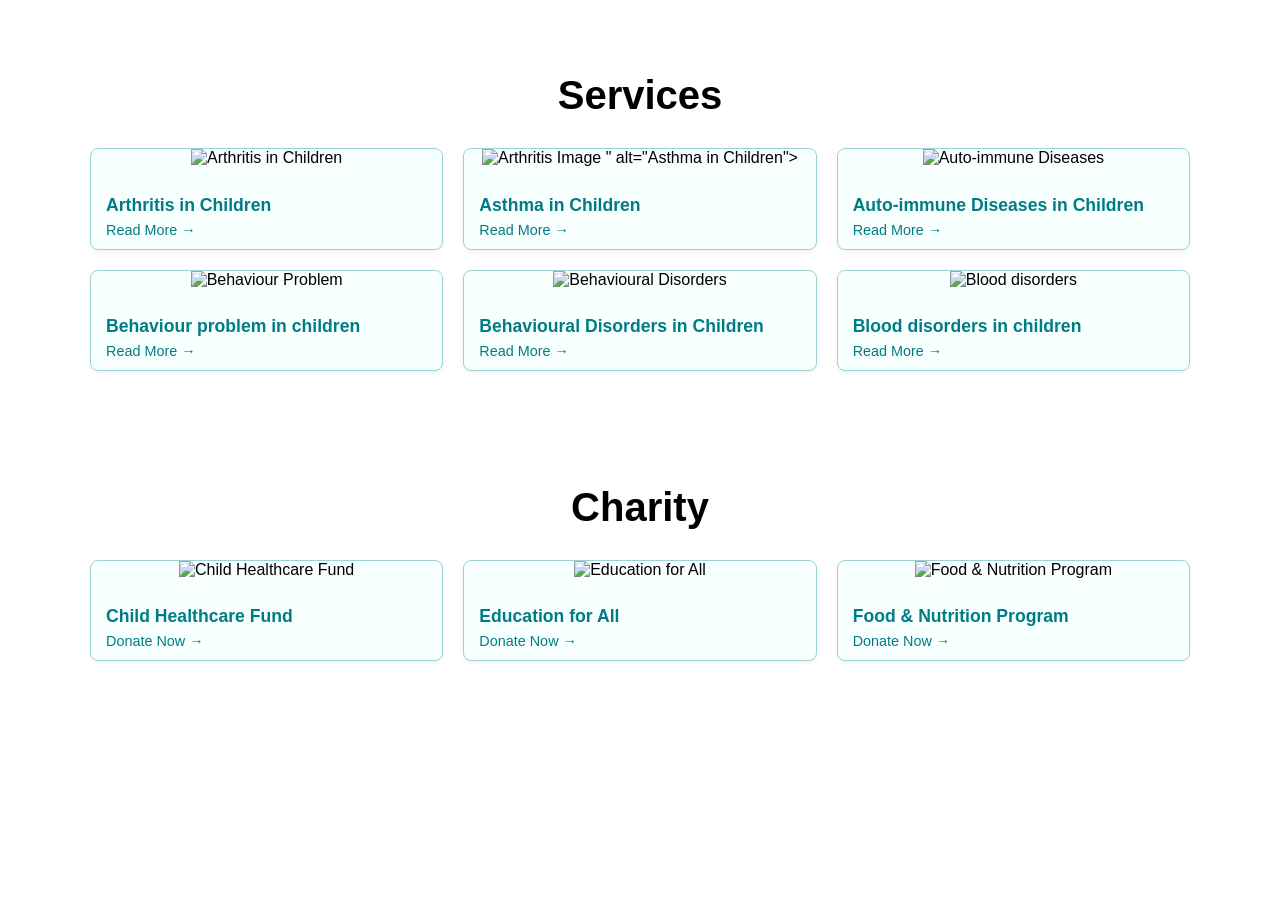
==== dr.portfolio/index.html @ 77deccdb "Add files via upload" ====
<!DOCTYPE html>
<html lang="en">
<head>
  <meta charset="UTF-8">
  <meta name="viewport" content="width=device-width, initial-scale=1.0">
  <title>Doctor Services & Charity</title>
  <style>
    body {
      font-family: Arial, sans-serif;
      background-color: #ffffff;
      margin: 0;
      padding: 0;
    }
    section {
      max-width: 1100px;
      margin: 0 auto;
      padding: 40px 20px;
      text-align: center;
    }
    h2 {
      font-size: 2.5rem;
      font-weight: bold;
      margin-bottom: 30px;
      color: #000;
    }
    .grid {
      display: grid;
      grid-template-columns: repeat(auto-fit, minmax(300px, 1fr));
      gap: 20px;
    }
    .card {
      border: 1px solid #9bd2d6;
      border-radius: 8px;
      overflow: hidden;
      background-color: #f8ffff;
      box-shadow: 0px 2px 5px rgba(0, 0, 0, 0.05);
      transition: transform 0.3s ease, box-shadow 0.3s ease;
    }
    .card:hover {
      transform: translateY(-5px);
      box-shadow: 0px 5px 15px rgba(0, 0, 0, 0.15);
    }
    .card img {
      width: 100%;
      height: 180px;
      object-fit: cover;
    }
    .card-content {
      padding: 10px 15px;
      text-align: left;
    }
    .card-content h3 {
      font-size: 1.1rem;
      color: #007d84;
      font-weight: bold;
      margin-bottom: 5px;
    }
    .card-content a {
      text-decoration: none;
      font-size: 0.9rem;
      color: #007d84;
      font-weight: 500;
      display: inline-flex;
      align-items: center;
      gap: 5px;
    }
    .card-content a:hover {
      text-decoration: underline;
    }
  </style>
</head>
<body>

  <!-- Services Section -->
  <section>
    <h2>Services</h2>
    <div class="grid">
      <!-- Card 1 -->
      <div class="card">
        <img src="kids-arthritis-1200x630 (1).webp" alt="Arthritis in Children">
        <div class="card-content">
          <h3>Arthritis in Children</h3>
          <a href="#">Read More →</a>
        </div>
      </div>

      <!-- Card 2 -->
      <div class="card">
        <img src="<img src="kids.jpg" alt="Arthritis Image">
    " alt="Asthma in Children">
        <div class="card-content">
          <h3>Asthma in Children</h3>
          <a href="#">Read More →</a>
        </div>
      </div>

      <!-- Card 3 -->
      <div class="card">
        <img src="c:\Users\Digital Outlet\Downloads\dr.portfolio\image\1632287811juv.webp" alt="Auto-immune Diseases">
        <div class="card-content">
          <h3>Auto-immune Diseases in Children</h3>
          <a href="#">Read More →</a>
        </div>
      </div>

      <!-- Card 4 -->
      <div class="card">
        <img src="https://images.unsplash.com/photo-1601045734921-1c23225eb9be?q=80&w=800" alt="Behaviour Problem">
        <div class="card-content">
          <h3>Behaviour problem in children</h3>
          <a href="#">Read More →</a>
        </div>
      </div>

      <!-- Card 5 -->
      <div class="card">
        <img src="https://images.unsplash.com/photo-1550831107-1553da8c8464?q=80&w=800" alt="Behavioural Disorders">
        <div class="card-content">
          <h3>Behavioural Disorders in Children</h3>
          <a href="#">Read More →</a>
        </div>
      </div>

      <!-- Card 6 -->
      <div class="card">
        <img src="https://images.unsplash.com/photo-1526256262350-7da7584cf5eb?q=80&w=800" alt="Blood disorders">
        <div class="card-content">
          <h3>Blood disorders in children</h3>
          <a href="#">Read More →</a>
        </div>
      </div>
    </div>
  </section>

  <!-- Charity Section -->
  <section>
    <h2>Charity</h2>
    <div class="grid">
      <!-- Charity Card 1 -->
      <div class="card">
        <img src="https://images.unsplash.com/photo-1588776814546-8397f9f4b6da?q=80&w=800" alt="Child Healthcare Fund">
        <div class="card-content">
          <h3>Child Healthcare Fund</h3>
          <a href="#">Donate Now →</a>
        </div>
      </div>

      <!-- Charity Card 2 -->
      <div class="card">
        <img src="https://images.unsplash.com/photo-1509099836639-18ba1795216d?q=80&w=800" alt="Education for All">
        <div class="card-content">
          <h3>Education for All</h3>
          <a href="#">Donate Now →</a>
        </div>
      </div>

      <!-- Charity Card 3 -->
      <div class="card">
        <img src="https://images.unsplash.com/photo-1600679472175-fbdfef6c7f4c?q=80&w=800" alt="Food & Nutrition Program">
        <div class="card-content">
          <h3>Food & Nutrition Program</h3>
          <a href="#">Donate Now →</a>
        </div>
      </div>
    </div>
  </section>

</body>
</html>
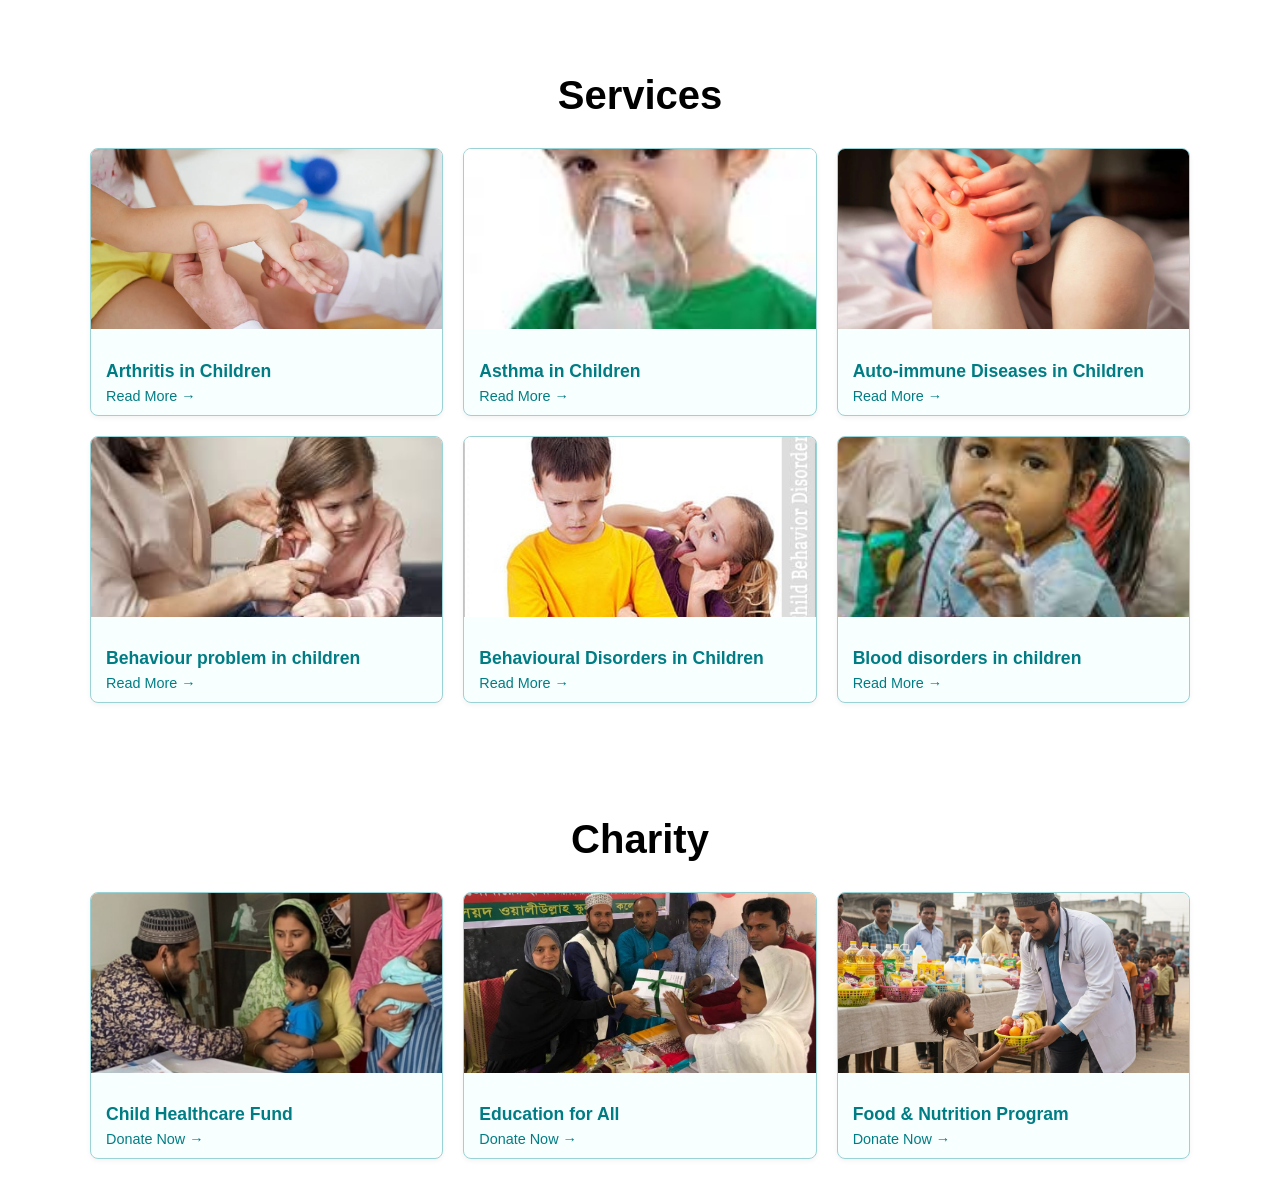
==== commit 45a918b0: "Add files via upload" ====
--- a/dr.portfolio/index.html
+++ b/dr.portfolio/index.html
@@ -77,17 +77,16 @@
     <div class="grid">
       <!-- Card 1 -->
       <div class="card">
-        <img src="kids-arthritis-1200x630 (1).webp" alt="Arthritis in Children">
+        <img src="image/kids-arthritis-1200x630 (1).webp" alt="Arthritis in Children">
         <div class="card-content">
           <h3>Arthritis in Children</h3>
-          <a href="#">Read More →</a>
+        <a href="#">Read More →</a>
         </div>
       </div>
 
       <!-- Card 2 -->
       <div class="card">
-        <img src="<img src="kids.jpg" alt="Arthritis Image">
-    " alt="Asthma in Children">
+        <img src="image/download.jpg" alt="Asthma in Children">
         <div class="card-content">
           <h3>Asthma in Children</h3>
           <a href="#">Read More →</a>
@@ -96,7 +95,7 @@
 
       <!-- Card 3 -->
       <div class="card">
-        <img src="c:\Users\Digital Outlet\Downloads\dr.portfolio\image\1632287811juv.webp" alt="Auto-immune Diseases">
+        <img src="image/1632287811juv.webp" alt="Auto-immune Diseases">
         <div class="card-content">
           <h3>Auto-immune Diseases in Children</h3>
           <a href="#">Read More →</a>
@@ -105,7 +104,7 @@
 
       <!-- Card 4 -->
       <div class="card">
-        <img src="https://images.unsplash.com/photo-1601045734921-1c23225eb9be?q=80&w=800" alt="Behaviour Problem">
+        <img src="image/download (1).jpg" alt="Behaviour Problem">
         <div class="card-content">
           <h3>Behaviour problem in children</h3>
           <a href="#">Read More →</a>
@@ -114,7 +113,7 @@
 
       <!-- Card 5 -->
       <div class="card">
-        <img src="https://images.unsplash.com/photo-1550831107-1553da8c8464?q=80&w=800" alt="Behavioural Disorders">
+        <img src="image/child-behavior-disorders.jpg" alt="Behavioural Disorders">
         <div class="card-content">
           <h3>Behavioural Disorders in Children</h3>
           <a href="#">Read More →</a>
@@ -123,7 +122,7 @@
 
       <!-- Card 6 -->
       <div class="card">
-        <img src="https://images.unsplash.com/photo-1526256262350-7da7584cf5eb?q=80&w=800" alt="Blood disorders">
+        <img src="image/images.jpg" alt="Blood disorders">
         <div class="card-content">
           <h3>Blood disorders in children</h3>
           <a href="#">Read More →</a>
@@ -138,7 +137,7 @@
     <div class="grid">
       <!-- Charity Card 1 -->
       <div class="card">
-        <img src="https://images.unsplash.com/photo-1588776814546-8397f9f4b6da?q=80&w=800" alt="Child Healthcare Fund">
+        <img src="image/childhealth found.jpeg" alt="Child Healthcare Fund">
         <div class="card-content">
           <h3>Child Healthcare Fund</h3>
           <a href="#">Donate Now →</a>
@@ -147,7 +146,7 @@
 
       <!-- Charity Card 2 -->
       <div class="card">
-        <img src="https://images.unsplash.com/photo-1509099836639-18ba1795216d?q=80&w=800" alt="Education for All">
+        <img src="image/education.jpeg" alt="Education for All">
         <div class="card-content">
           <h3>Education for All</h3>
           <a href="#">Donate Now →</a>
@@ -156,7 +155,7 @@
 
       <!-- Charity Card 3 -->
       <div class="card">
-        <img src="https://images.unsplash.com/photo-1600679472175-fbdfef6c7f4c?q=80&w=800" alt="Food & Nutrition Program">
+        <img src="image/food.jpeg" alt="Food & Nutrition Program">
         <div class="card-content">
           <h3>Food & Nutrition Program</h3>
           <a href="#">Donate Now →</a>
